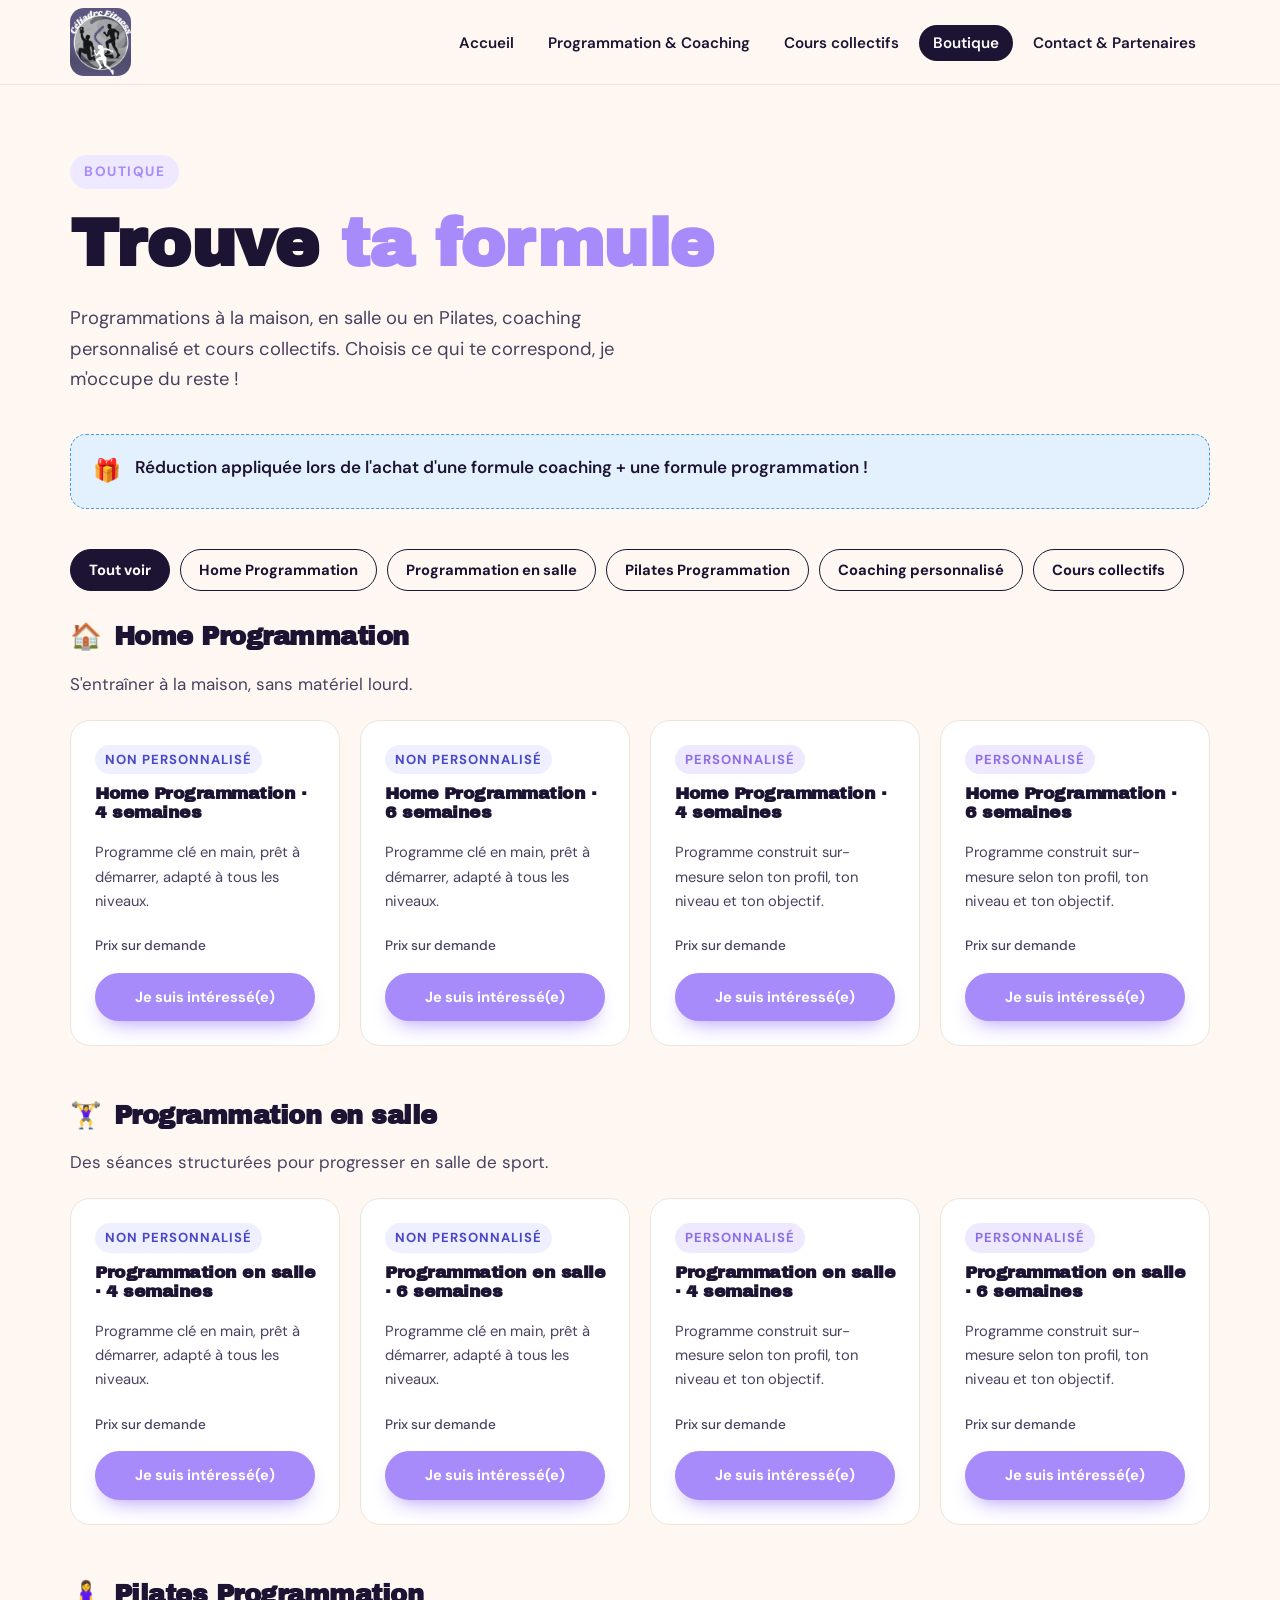
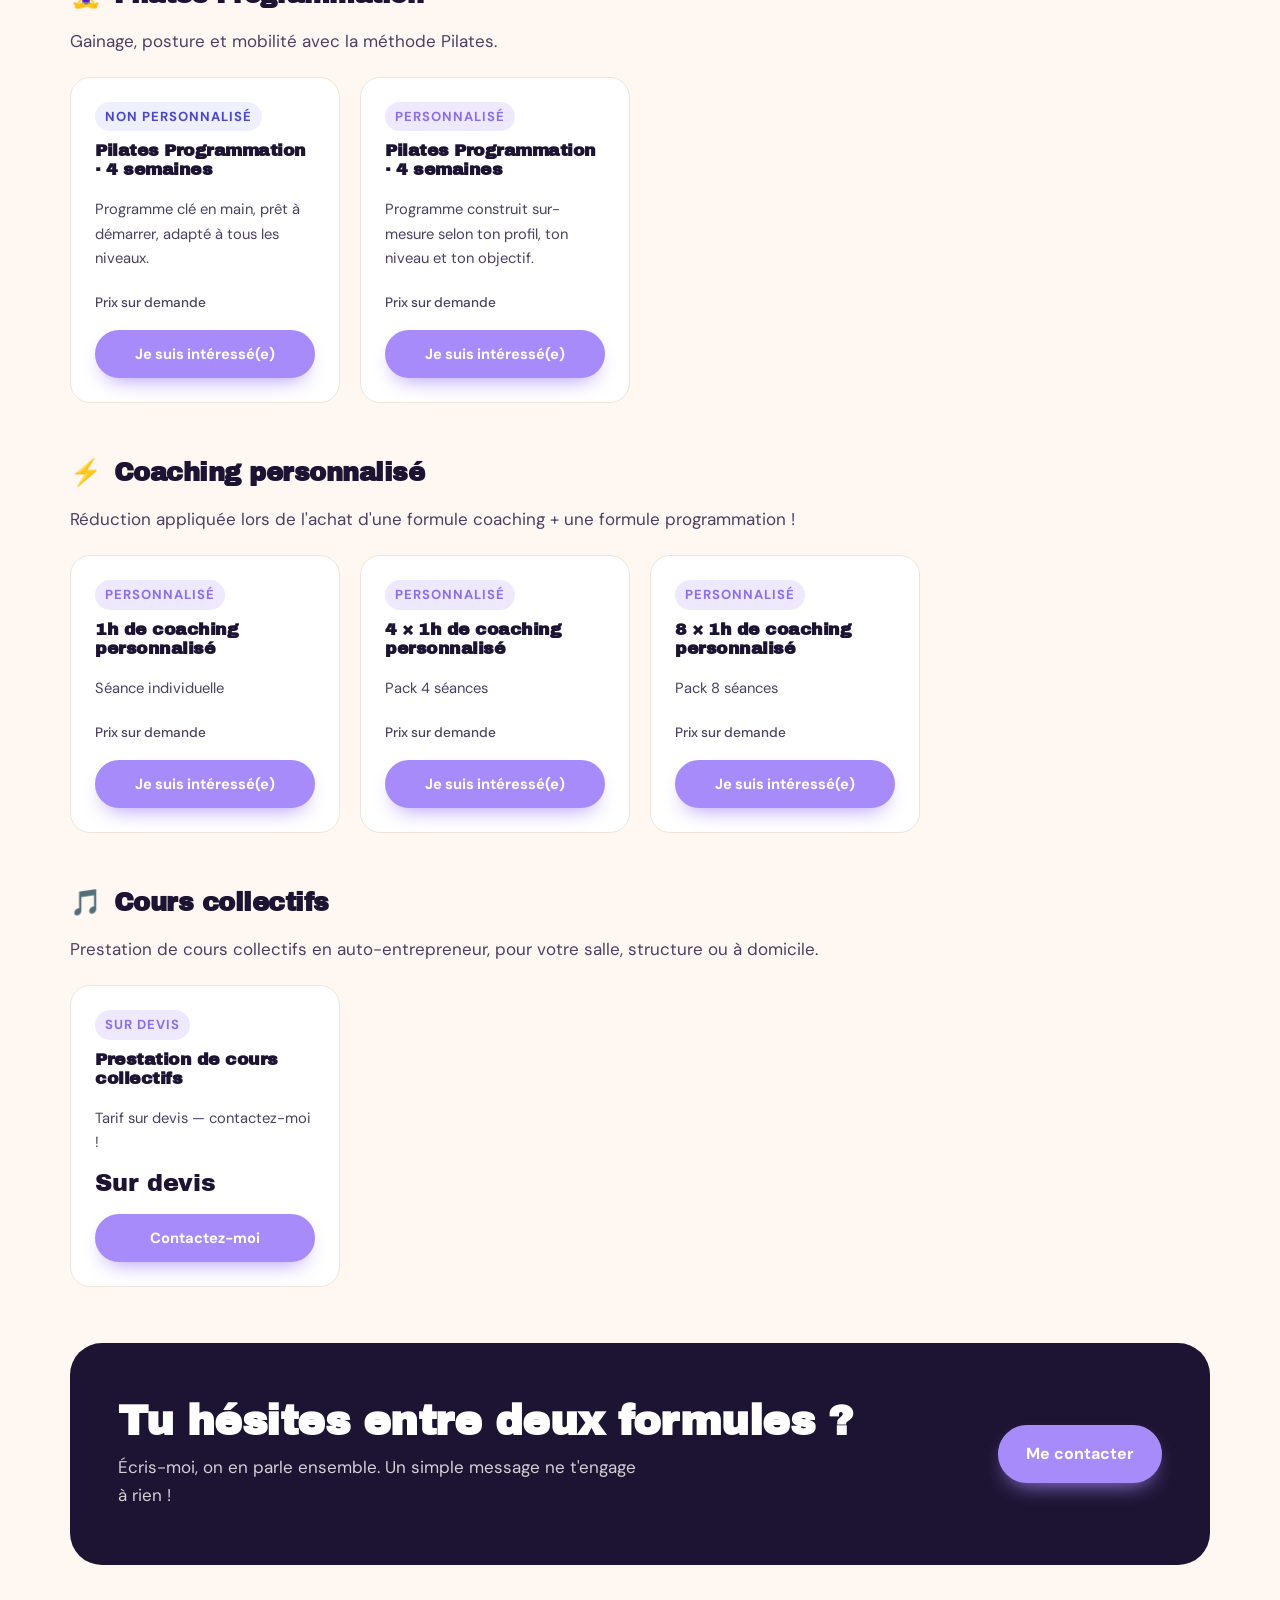
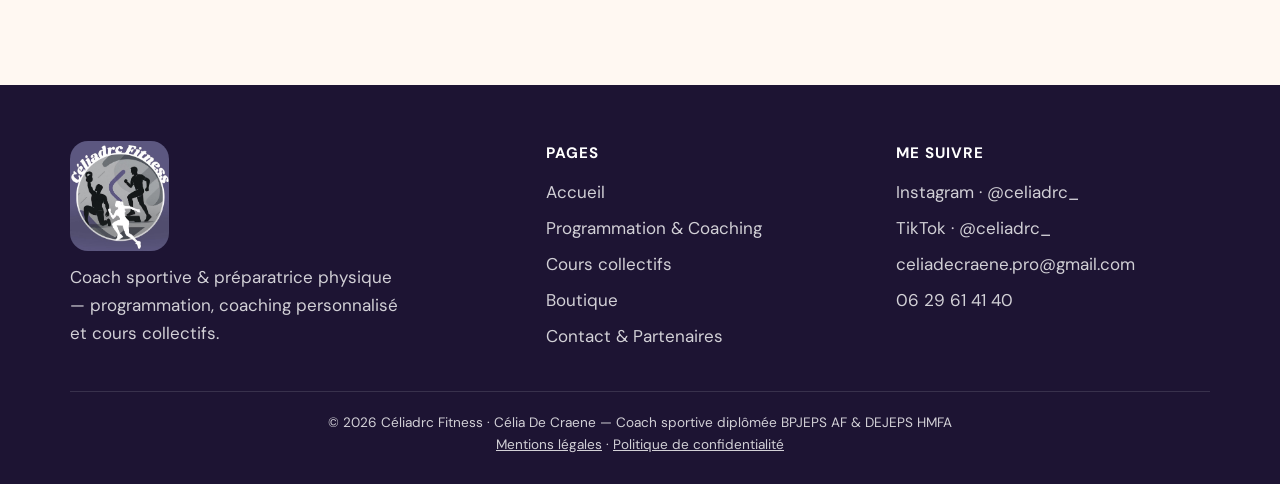
==== boutique.html @ b2a4deee "Site de Célia : première mise en ligne sur GitHub Pages" ====
<!doctype html>
<html lang="fr">
<head>
  <meta charset="utf-8">
  <meta name="viewport" content="width=device-width, initial-scale=1">
  <title>Boutique — Célia</title>
  <meta name="description" content="Programmations à la maison, en salle, Pilates, coaching personnalisé et cours collectifs.">
  <link rel="icon" href="images/logo.png">
  <link rel="stylesheet" href="css/style.css">
</head>
<body>
  <header id="site-header"></header>

  <main>
    <section class="hero" style="padding-bottom:20px">
      <div class="container" style="display:block">
        <span class="eyebrow">Boutique</span>
        <h1>Trouve <span class="accent">ta formule</span></h1>
        <p class="lead">Programmations à la maison, en salle ou en Pilates, coaching personnalisé et cours collectifs. Choisis ce qui te correspond, je m'occupe du reste !</p>
      </div>
    </section>

    <section style="padding-top:20px">
      <div class="container">
        <div class="notice">
          <span style="font-size:1.4rem">🎁</span>
          <span>Réduction appliquée lors de l'achat d'une formule coaching + une formule programmation !</span>
        </div>
        <div class="filters" id="filters"></div>
        <div id="boutique"></div>

        <div class="cta">
          <div>
            <h2>Tu hésites entre deux formules ?</h2>
            <p>Écris-moi, on en parle ensemble. Un simple message ne t'engage à rien !</p>
          </div>
          <a class="btn btn-primary" href="contact.html">Me contacter</a>
        </div>
      </div>
    </section>
  </main>

  <footer id="site-footer"></footer>
  <script src="js/main.js"></script>
  <script src="js/boutique.js"></script>
</body>
</html>
---- css/style.css ----
/* Polices hébergées sur le site (aucune connexion à Google pour les visiteurs) */
@font-face { font-family: "Archivo Black"; font-style: normal; font-weight: 400; font-display: swap; src: url("../fonts/ArchivoBlack-400.woff2") format("woff2"); }
@font-face { font-family: "DM Sans"; font-style: normal; font-weight: 400 700; font-display: swap; src: url("../fonts/DMSans.woff2") format("woff2"); }

:root {
  --ink: #1d1433;
  --ink-soft: #4a4060;
  --coral: #a78bfa;
  --coral-dark: #8b6ee8;
  --sun: #7cc4ff;
  --mint: #2ec4a6;
  --cream: #fff8f2;
  --paper: #ffffff;
  --line: #efe4da;
  --radius: 20px;
  --shadow: 0 18px 40px -18px rgba(29, 20, 51, 0.35);
  --font-title: "Archivo Black", "Arial Black", sans-serif;
  --font-body: "DM Sans", "Segoe UI", sans-serif;
}

* { box-sizing: border-box; margin: 0; padding: 0; }
html { scroll-behavior: smooth; }
body {
  font-family: var(--font-body);
  color: var(--ink);
  background: var(--cream);
  line-height: 1.65;
  font-size: 17px;
  overflow-x: hidden;
}
img { max-width: 100%; display: block; }
a { color: inherit; }

.container { width: min(1140px, 100% - 32px); margin-inline: auto; }

/* ---------- En-tête ---------- */
.header {
  position: sticky; top: 0; z-index: 50;
  background: rgba(255, 248, 242, 0.92);
  backdrop-filter: blur(10px);
  border-bottom: 1px solid var(--line);
}
.header .container { display: flex; align-items: center; justify-content: space-between; height: 84px; }
.logo { display: block; text-decoration: none; }
.logo img { height: 68px; width: auto; border-radius: 14px; }
.nav { display: flex; gap: 6px; list-style: none; }
.nav a {
  text-decoration: none; font-weight: 600; font-size: 0.95rem;
  padding: 8px 14px; border-radius: 999px; transition: background .2s, color .2s;
}
.nav a:hover { background: #efe9ff; }
.nav a.active { background: var(--ink); color: #fff; }
.burger { display: none; background: none; border: 0; font-size: 1.8rem; cursor: pointer; color: var(--ink); }

@media (max-width: 860px) {
  .burger { display: block; }
  .nav {
    position: absolute; top: 84px; left: 0; right: 0;
    flex-direction: column; padding: 12px 16px 20px;
    background: var(--cream); border-bottom: 1px solid var(--line);
    display: none;
  }
  .nav.open { display: flex; }
  .nav a { display: block; padding: 12px 16px; }
}

/* ---------- Boutons ---------- */
.btn {
  display: inline-flex; align-items: center; gap: 8px;
  font-family: var(--font-body); font-weight: 700; font-size: 1rem;
  padding: 14px 26px; border-radius: 999px; border: 2px solid var(--ink);
  text-decoration: none; cursor: pointer; transition: transform .15s, box-shadow .15s, background .2s;
}
.btn:hover { transform: translateY(-2px); }
.btn-primary { background: var(--coral); border-color: var(--coral); color: #fff; box-shadow: 0 10px 22px -10px var(--coral); }
.btn-primary:hover { background: var(--coral-dark); border-color: var(--coral-dark); }
.btn-ghost { background: transparent; color: var(--ink); }
.btn-ghost:hover { background: var(--ink); color: #fff; }
.btn-small { padding: 10px 18px; font-size: 0.92rem; }

/* ---------- Héros ---------- */
.hero { padding: 70px 0 60px; position: relative; }
.hero .container { display: grid; grid-template-columns: 1.1fr 0.9fr; gap: 56px; align-items: center; }
.eyebrow {
  display: inline-block; font-weight: 700; font-size: 0.85rem; letter-spacing: 1.5px; text-transform: uppercase;
  color: var(--coral); background: #efe9ff; padding: 6px 14px; border-radius: 999px; margin-bottom: 18px;
}
h1, h2, h3 { font-family: var(--font-title); line-height: 1.1; letter-spacing: -0.5px; }
h1 { font-size: clamp(2.4rem, 6vw, 4.2rem); margin-bottom: 22px; }
h1 .accent, h2 .accent { color: var(--coral); }
h2 { font-size: clamp(1.8rem, 4vw, 2.6rem); margin-bottom: 18px; }
h3 { font-size: 1.25rem; margin-bottom: 8px; }
.lead { font-size: 1.15rem; color: var(--ink-soft); max-width: 560px; }
.hero-actions { display: flex; flex-wrap: wrap; gap: 14px; margin-top: 30px; }

.hero-visual { position: relative; }
.hero-visual .photo { aspect-ratio: 4 / 5; border-radius: 200px 200px var(--radius) var(--radius); }
.sticker {
  position: absolute; background: var(--sun); color: var(--ink);
  font-family: var(--font-title); font-size: 0.95rem; line-height: 1.2;
  padding: 14px 18px; border-radius: 16px; box-shadow: var(--shadow); transform: rotate(-6deg);
}
.sticker.s1 { bottom: 40px; left: -30px; }
.sticker.s2 { top: 40px; right: -16px; background: var(--mint); color: #fff; transform: rotate(5deg); }

@media (max-width: 860px) {
  .hero { padding: 40px 0; }
  .hero .container { grid-template-columns: 1fr; gap: 40px; }
  .sticker.s1 { left: 8px; }
  .sticker.s2 { right: 8px; }
}

/* ---------- Bandeau défilant ---------- */
main { overflow-x: clip; }
.marquee { background: var(--ink); color: #fff; overflow: hidden; padding: 16px 0; transform: rotate(-1.2deg); margin: 20px -10px; }
.marquee-track { display: flex; gap: 40px; width: max-content; animation: scroll 30s linear infinite; font-family: var(--font-title); font-size: 1.15rem; text-transform: uppercase; }
.marquee-track span::after { content: "✦"; color: var(--coral); margin-left: 40px; }
@keyframes scroll { to { transform: translateX(-50%); } }
@media (prefers-reduced-motion: reduce) { .marquee-track { animation: none; } }

/* ---------- Sections ---------- */
section { padding: 80px 0; }
.section-head { max-width: 680px; margin-bottom: 44px; }
.section-head.center { text-align: center; margin-inline: auto; }
.prose p { margin-bottom: 18px; color: var(--ink-soft); }
.prose p strong { color: var(--ink); }

.split { display: grid; grid-template-columns: 1fr 1fr; gap: 56px; align-items: center; }
.split.reverse > :first-child { order: 2; }
@media (max-width: 860px) {
  section { padding: 56px 0; }
  .split { grid-template-columns: 1fr; gap: 32px; }
  .split.reverse > :first-child { order: 0; }
}

/* ---------- Photos (avec emplacement si l'image manque) ---------- */
.photo {
  position: relative; overflow: hidden; border-radius: var(--radius);
  aspect-ratio: 4 / 3; box-shadow: var(--shadow);
  background: repeating-linear-gradient(45deg, #ebe3ff 0 14px, #f5f1ff 14px 28px);
  display: flex; align-items: center; justify-content: center; text-align: center;
}
.photo::before {
  content: "📷  " attr(data-label);
  font-weight: 700; font-size: 0.95rem; color: var(--coral-dark); padding: 16px;
}
.photo img, .photo video { position: absolute; inset: 0; width: 100%; height: 100%; object-fit: cover; }
.photo.tall { aspect-ratio: 3 / 4; }
.photo-grid { display: grid; grid-template-columns: repeat(3, 1fr); gap: 20px; }
.photo-grid .photo:nth-child(2) { transform: translateY(30px); }
@media (max-width: 760px) {
  .photo-grid { grid-template-columns: 1fr; }
  .photo-grid .photo:nth-child(2) { transform: none; }
}

/* ---------- Cartes ---------- */
.cards { display: grid; grid-template-columns: repeat(auto-fit, minmax(240px, 1fr)); gap: 20px; }
.card {
  background: var(--paper); border: 1px solid var(--line); border-radius: var(--radius);
  padding: 28px; transition: transform .2s, box-shadow .2s;
}
.card:hover { transform: translateY(-4px); box-shadow: var(--shadow); }
.card .icon {
  width: 52px; height: 52px; border-radius: 14px; display: grid; place-items: center;
  font-size: 1.6rem; margin-bottom: 16px; background: #efe9ff;
}
.card p { color: var(--ink-soft); font-size: 0.97rem; }
.card a.more { display: inline-block; margin-top: 14px; font-weight: 700; color: var(--coral); text-decoration: none; }

.diplomas { display: flex; flex-wrap: wrap; gap: 10px; margin: 22px 0 6px; }
.chip {
  display: inline-block; padding: 8px 16px; border-radius: 999px;
  background: var(--paper); border: 1.5px solid var(--ink); font-weight: 700; font-size: 0.88rem;
}
.chip.soon { border-style: dashed; color: var(--ink-soft); border-color: var(--ink-soft); }

/* ---------- Citation ---------- */
.quote {
  background: var(--coral); color: #fff; border-radius: 32px; padding: 60px 48px; text-align: center; position: relative;
}
.quote blockquote { font-family: var(--font-title); font-size: clamp(1.4rem, 3.4vw, 2.2rem); line-height: 1.3; max-width: 820px; margin: 0 auto; }
.quote blockquote::before { content: "“"; display: block; font-size: 5rem; line-height: 0.6; color: var(--sun); margin-bottom: 18px; }
.quote cite { display: block; margin-top: 20px; font-style: normal; font-weight: 700; opacity: 0.9; }
@media (max-width: 600px) { .quote { padding: 44px 22px; } }

/* ---------- Spécialités ---------- */
.specialties { display: grid; grid-template-columns: repeat(auto-fit, minmax(200px, 1fr)); gap: 16px; }
.specialty {
  background: var(--ink); color: #fff; border-radius: var(--radius); padding: 26px 22px;
  position: relative; overflow: hidden;
}
.specialty .num { font-family: var(--font-title); font-size: 2.6rem; opacity: 0.25; line-height: 1; }
.specialty h3 { margin-top: 10px; font-size: 1.1rem; }

/* ---------- Bloc CTA ---------- */
.cta {
  background: var(--ink); color: #fff; border-radius: 32px; padding: 56px 48px;
  display: flex; align-items: center; justify-content: space-between; gap: 30px; flex-wrap: wrap;
}
.cta h2 { margin-bottom: 8px; }
.cta p { opacity: 0.8; max-width: 520px; }
.cta .btn-ghost { color: #fff; border-color: #fff; }
.cta .btn-ghost:hover { background: #fff; color: var(--ink); }
@media (max-width: 600px) { .cta { padding: 40px 24px; } }

/* ---------- Boutique ---------- */
.filters { display: flex; flex-wrap: wrap; gap: 10px; margin-bottom: 32px; }
.filter {
  font-family: var(--font-body); font-weight: 700; font-size: 0.92rem;
  padding: 10px 18px; border-radius: 999px; border: 1.5px solid var(--ink); background: transparent; cursor: pointer; color: var(--ink);
}
.filter.active, .filter:hover { background: var(--ink); color: #fff; }

.shop-group { margin-bottom: 56px; }
.shop-group h2 { font-size: 1.6rem; display: flex; align-items: center; gap: 12px; }
.shop-group > p { color: var(--ink-soft); margin-bottom: 22px; }
.products { display: grid; grid-template-columns: repeat(auto-fill, minmax(250px, 1fr)); gap: 20px; }
.product {
  background: var(--paper); border: 1px solid var(--line); border-radius: var(--radius);
  padding: 24px; display: flex; flex-direction: column; gap: 10px; position: relative;
  transition: transform .2s, box-shadow .2s;
}
.product:hover { transform: translateY(-4px); box-shadow: var(--shadow); }
.product .tag {
  align-self: flex-start; font-size: 0.82rem; font-weight: 700; text-transform: uppercase; letter-spacing: 1px;
  padding: 4px 10px; border-radius: 999px; background: #eef0ff; color: #4b47c9;
}
.product .tag.perso { background: #efe9ff; color: var(--coral-dark); }
.product h3 { font-size: 1.08rem; }
.product .meta { color: var(--ink-soft); font-size: 0.92rem; flex: 1; }
.product .price { font-family: var(--font-title); font-size: 1.5rem; }
.product .price small { font-family: var(--font-body); font-size: 0.85rem; color: var(--ink-soft); font-weight: 500; }
.product .btn { justify-content: center; }

.notice {
  display: flex; gap: 14px; align-items: flex-start;
  background: #e3f1ff; border: 1.5px dashed #4a9be0; border-radius: 16px; padding: 18px 22px; margin-bottom: 40px;
  font-weight: 600;
}

/* ---------- Contact ---------- */
.contact-grid { display: grid; grid-template-columns: 0.9fr 1.1fr; gap: 40px; align-items: start; }
@media (max-width: 900px) { .contact-grid { grid-template-columns: 1fr; } }

.business-card {
  background: var(--ink); color: #fff; border-radius: 24px; padding: 34px; position: relative; overflow: hidden;
  box-shadow: var(--shadow);
}
.business-card::after {
  content: ""; position: absolute; width: 220px; height: 220px; border-radius: 50%;
  background: var(--coral); right: -70px; top: -70px; opacity: 0.9;
}
.business-card::before {
  content: ""; position: absolute; width: 120px; height: 120px; border-radius: 50%;
  background: var(--sun); right: 70px; top: 60px; opacity: 0.9; z-index: 0;
}
.business-card > * { position: relative; z-index: 1; }
@media (max-width: 600px) {
  .business-card { padding: 28px 22px; }
  .business-card::after { width: 130px; height: 130px; right: -60px; top: -60px; }
  .business-card::before { width: 60px; height: 60px; right: 40px; top: 40px; }
  .business-card .bc-name { padding-right: 70px; }
  .bc-list a { font-size: clamp(0.82rem, 3.9vw, 1rem); word-break: normal; overflow-wrap: anywhere; }
}
.business-card .bc-name { font-family: var(--font-title); font-size: 2rem; line-height: 1; }
.business-card .bc-role { opacity: 0.75; margin: 8px 0 26px; font-size: 0.95rem; }
.bc-list { list-style: none; display: grid; gap: 12px; }
.bc-list a { display: flex; align-items: center; gap: 12px; text-decoration: none; font-weight: 600; word-break: break-word; }
.bc-list a:hover { color: var(--sun); }
.bc-list .ico {
  flex: none; width: 38px; height: 38px; border-radius: 12px; background: rgba(255,255,255,0.12);
  display: grid; place-items: center; font-size: 1.1rem;
}

.form { background: var(--paper); border: 1px solid var(--line); border-radius: 24px; padding: 34px; }
.form .row { display: grid; grid-template-columns: 1fr 1fr; gap: 16px; }
@media (max-width: 600px) { .form { padding: 24px 18px; } .form .row { grid-template-columns: 1fr; } }
.field { display: flex; flex-direction: column; gap: 6px; margin-bottom: 16px; }
.field label { font-weight: 700; font-size: 0.92rem; }
.field input, .field select, .field textarea {
  font: inherit; color: var(--ink); padding: 13px 15px; border-radius: 12px;
  border: 1.5px solid var(--line); background: var(--cream); transition: border-color .2s, background .2s;
  width: 100%;
}
.field input:focus, .field select:focus, .field textarea:focus { outline: none; border-color: var(--coral); background: #fff; }
.field textarea { min-height: 140px; resize: vertical; }
.hp { position: absolute; left: -10000px; width: 1px; height: 1px; overflow: hidden; }
.consent { display: flex; gap: 10px; align-items: flex-start; font-size: 0.92rem; margin: 4px 0 18px; cursor: pointer; }
.consent input { margin-top: 5px; width: 18px; height: 18px; accent-color: var(--coral); flex: none; }
.form-note { font-size: 0.88rem; color: var(--ink-soft); margin-top: 12px; }
.form-status { margin-top: 14px; font-weight: 700; padding: 12px 16px; border-radius: 12px; display: none; }
.form-status.ok { display: block; background: #dcf7ef; color: #13795f; }
.form-status.err { display: block; background: #ffe2e5; color: #b4233c; }

.partner {
  display: grid; grid-template-columns: auto 1fr; gap: 36px; align-items: center;
  background: var(--paper); border: 1px solid var(--line); border-radius: 32px; padding: 44px;
}
.partner-logo {
  width: 200px; height: 200px; border-radius: 24px; background: #111; color: #fff;
  display: grid; place-items: center; font-family: var(--font-title); font-size: 1.6rem; letter-spacing: 2px;
  position: relative; overflow: hidden;
}
.partner-logo img { position: absolute; inset: 0; width: 100%; height: 100%; object-fit: contain; background: #fff; padding: 16px; }
.partner .slogan { font-family: var(--font-title); font-size: clamp(1.1rem, 2.4vw, 1.5rem); line-height: 1.25; margin-bottom: 14px; }
.promo {
  display: inline-flex; align-items: center; gap: 12px; margin-top: 14px;
  background: var(--cream); border: 2px dashed var(--coral); border-radius: 14px; padding: 10px 10px 10px 18px;
}
.promo code { font-family: var(--font-title); font-size: 1.3rem; letter-spacing: 2px; color: var(--coral-dark); }
@media (max-width: 760px) {
  .partner { grid-template-columns: 1fr; padding: 28px 20px; text-align: center; }
  .partner-logo { margin: 0 auto; width: 160px; height: 160px; }
}

/* ---------- Pied de page ---------- */
.footer { background: var(--ink); color: rgba(255,255,255,0.8); padding: 56px 0 28px; margin-top: 40px; }
.footer-grid { display: grid; grid-template-columns: 1.4fr 1fr 1fr; gap: 36px; }
.footer .logo img { height: 110px; border-radius: 18px; }
.footer h4 { color: #fff; font-size: 0.95rem; margin-bottom: 12px; text-transform: uppercase; letter-spacing: 1px; }
.footer ul { list-style: none; display: grid; gap: 8px; }
.footer a { text-decoration: none; }
.footer a:hover { color: var(--sun); }
.footer-bottom { border-top: 1px solid rgba(255,255,255,0.12); margin-top: 40px; padding-top: 20px; font-size: 0.85rem; text-align: center; }
@media (max-width: 760px) { .footer-grid { grid-template-columns: 1fr; } }

/* ---------- Apparition au défilement ---------- */
.reveal { opacity: 0; transform: translateY(24px); transition: opacity .7s ease, transform .7s ease; }
.reveal.visible { opacity: 1; transform: none; }
@media (prefers-reduced-motion: reduce) { .reveal { opacity: 1; transform: none; } }

/* ---------- Pages légales ---------- */
.legal { max-width: 800px; }
.legal h1 { font-size: clamp(2rem, 5vw, 3rem); margin-bottom: 8px; }
.legal h2 { font-size: 1.3rem; margin: 36px 0 10px; }
.legal p, .legal li { color: var(--ink-soft); margin-bottom: 12px; }
.legal ul { padding-left: 22px; margin-bottom: 12px; }
.legal a { color: var(--coral-dark); font-weight: 600; }
.legal .updated { font-size: 0.9rem; margin-bottom: 28px; }
mark.todo { background: var(--sun); color: var(--ink); padding: 2px 6px; border-radius: 6px; font-weight: 700; }
.footer-bottom a { text-decoration: underline; }

/* ---------- Page messages ---------- */
.msg { background: var(--paper); border: 1px solid var(--line); border-radius: 16px; padding: 22px; margin-bottom: 16px; }
.msg-head { display: flex; flex-wrap: wrap; justify-content: space-between; gap: 8px; margin-bottom: 10px; }
.msg-head strong { font-size: 1.05rem; }
.msg-meta { color: var(--ink-soft); font-size: 0.9rem; }
.msg p { white-space: pre-wrap; }
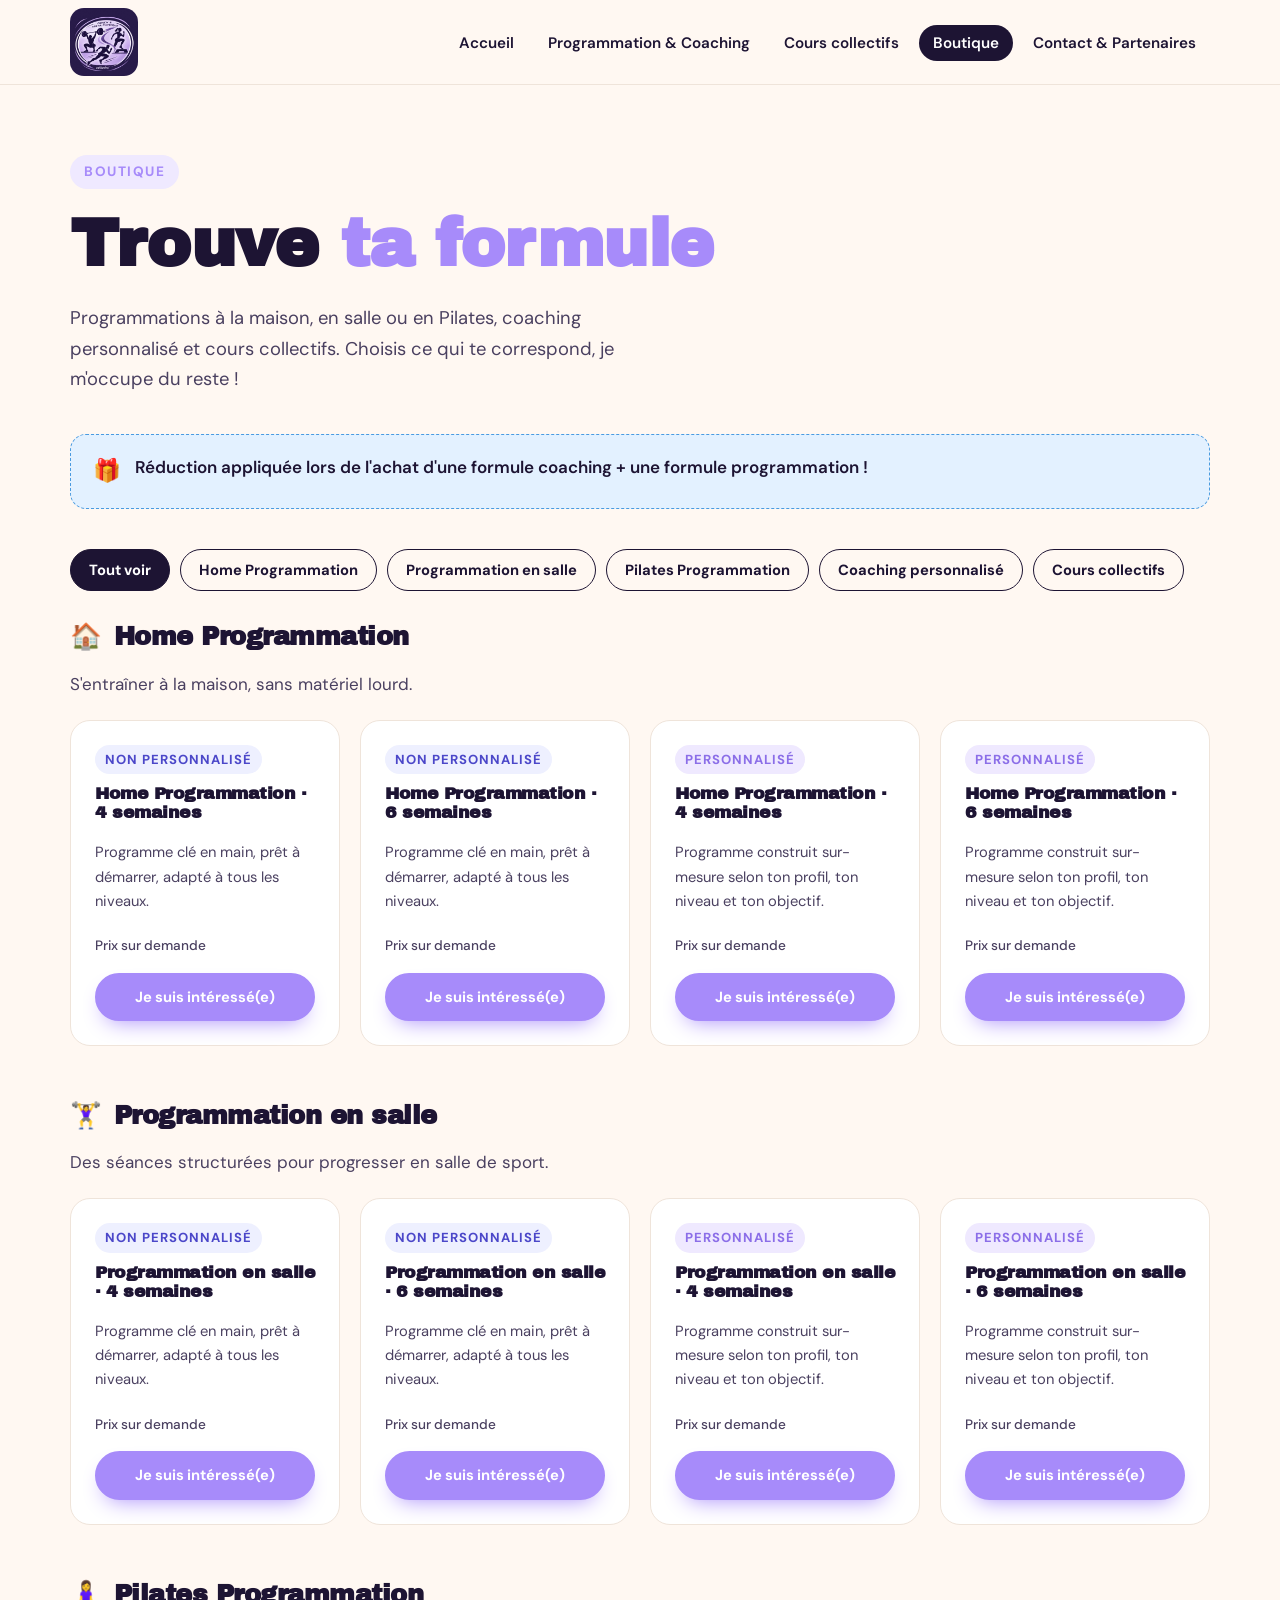
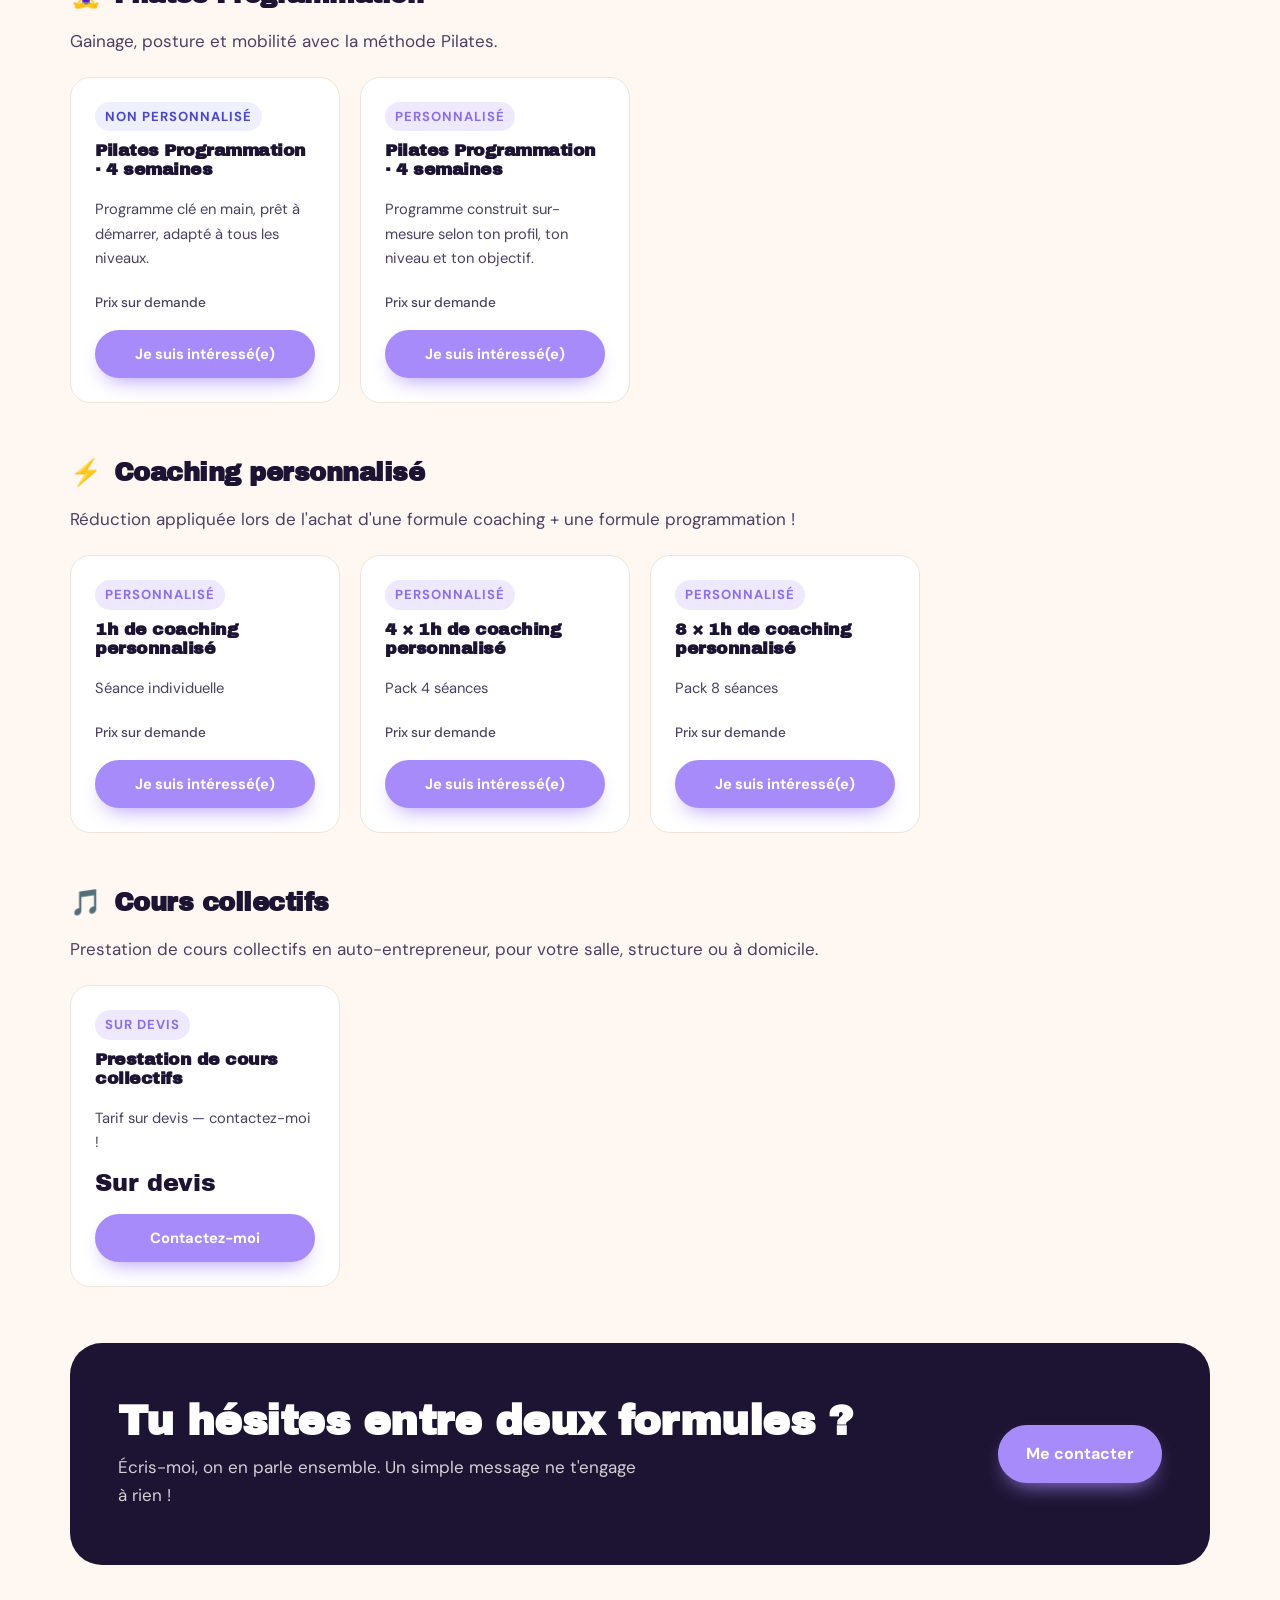
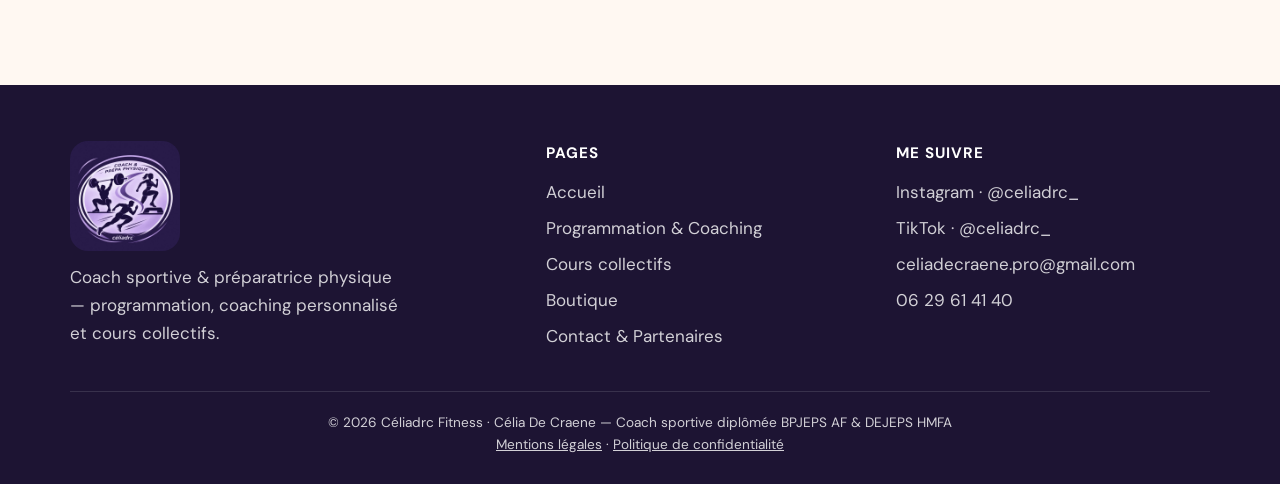
==== commit 00a99d26: "Nouveau logo : Coach & Prépa physique - céliadrc Co-Authored-By: Claude Opus 5.5 <noreply@anthropic." ====
--- a/boutique.html
+++ b/boutique.html
@@ -5,7 +5,7 @@
   <meta name="viewport" content="width=device-width, initial-scale=1">
   <title>Boutique — Célia</title>
   <meta name="description" content="Programmations à la maison, en salle, Pilates, coaching personnalisé et cours collectifs.">
-  <link rel="icon" href="images/logo.png">
+  <link rel="icon" href="images/logo.jpg" type="image/jpeg">
   <link rel="stylesheet" href="css/style.css">
 </head>
 <body>
@@ -41,7 +41,7 @@
   </main>
 
   <footer id="site-footer"></footer>
-  <script src="js/main.js"></script>
+  <script src="js/main.js?v=3"></script>
   <script src="js/boutique.js"></script>
 </body>
 </html>
